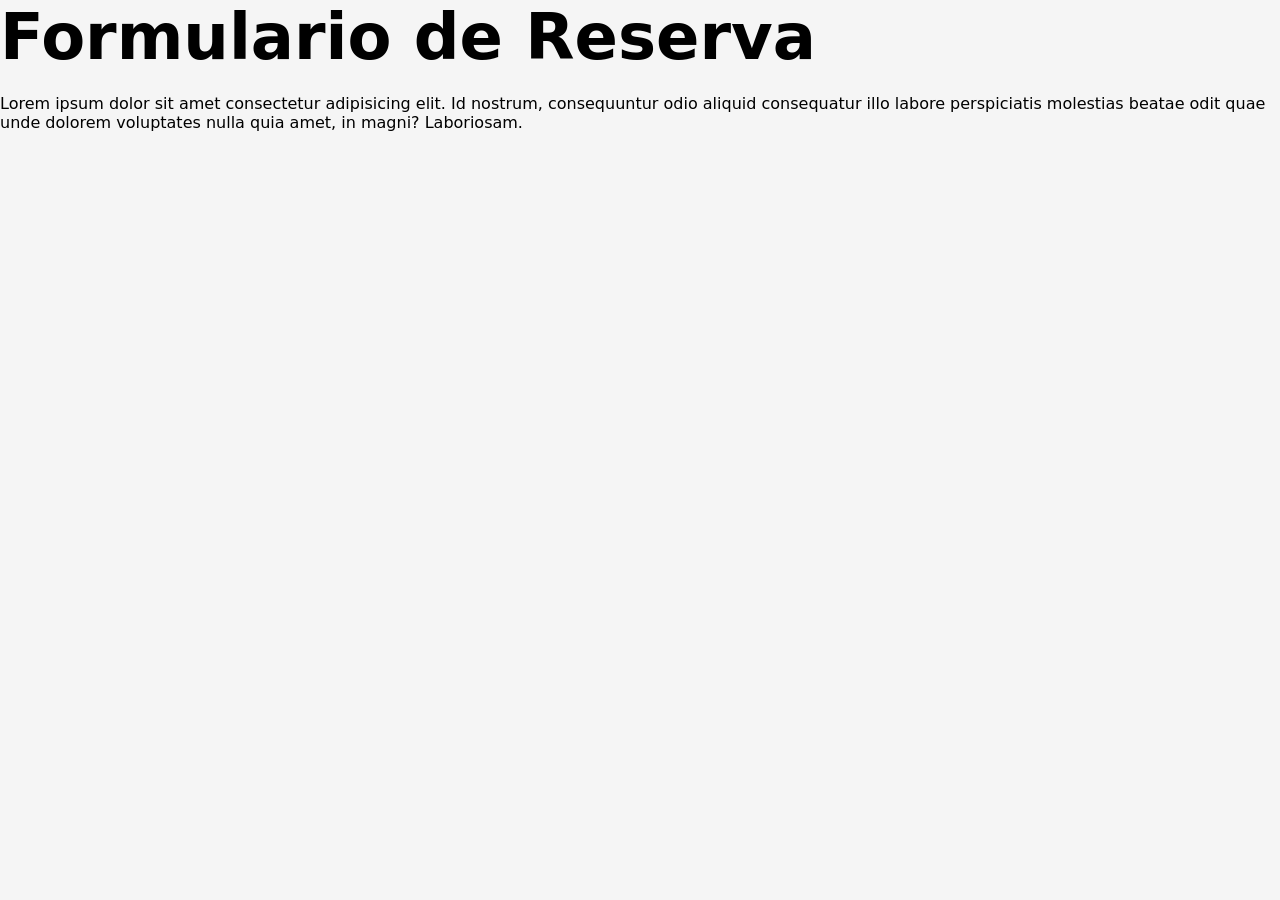
==== reserve.html @ 539818bf "creacion menu & header" ====
<!DOCTYPE html>
<html lang="en">
<head>
    <meta charset="UTF-8">
    <meta name="viewport" content="width=device-width, initial-scale=1.0">
    <link rel="stylesheet" href="./css/style.css">
    <title>formulario</title>
</head>
<body>
   <h1>Formulario de Reserva</h1>
    <p>Lorem ipsum dolor sit amet consectetur adipisicing elit. Id nostrum, consequuntur odio aliquid consequatur illo labore perspiciatis molestias beatae odit quae unde dolorem voluptates nulla quia amet, in magni? Laboriosam.</p>
</body>
</html>
---- css/style.css ----
:root{
    --primary-color-button: #1E90FF;
    --secundary-color-button: #1474d4;
    --hero-button-color: #bcdeff;
    --hero-button-transparent-color: #f3f3f321;
    --color-background: #F5F5F5;
    --color-text: #fff;
}

*{
    margin: 0;
    padding: 0;
    box-sizing: border-box;
}

body{
    background-color: whitesmoke;
}

.logo {
    margin: 20px 0 20px 5%;
    display: flex;         /* Pone el icono al lado del texto */
    align-items: center;   
    gap: 10px;             /* Espacio entre el icono y el texto */
}

.logo img {
    width: 40px;           /* Tamaño del icono */
    height: auto;
}

.logo-texto {
    display: flex;
    flex-direction: column; /* Pone el eslogan debajo del nombre */
}

.logo-texto b {
    font-size: 1.2rem;     /* Ajusta el tamaño del nombre */
    line-height: 1;
}

.logo-texto p {
    font-size: 0.8rem;     /* El eslogan más pequeño */
    margin: 0;
}

nav {
    position: sticky;
    padding: 0 10%;
    top: 0;
    z-index: 1000; 
    display: flex; 
    align-items: center;
    justify-content: space-between;
    box-shadow: 10px 10px 20px rgba(0, 0, 0, 0.1);
}

ul {
    list-style: none;
    display: flex;
    gap: 20px;
}

a{
    text-decoration: none;
    color: gray;
    font-weight: bold;
}

a, b, p, h1, .logo-texto,.hero-content{
    font-family: system-ui, -apple-system, BlinkMacSystemFont, 'Segoe UI', Roboto, Oxygen, Ubuntu, Cantarell, 'Open Sans', 'Helvetica Neue', sans-serif;
}

a:hover{
    color:#1E90FF
}

.boton-reserve{
    display: flex;
    justify-content: flex-start;
    padding-right: 30px ;
}

button{
    background-color: var(--primary-color-button);
    color: white;
    border: none;
    padding: 10px 20px;
    border-radius: 10px;
    cursor: pointer;
    font-weight: bold;
    -webkit-border-radius: 10px;
    -moz-border-radius: 10px;
    -ms-border-radius: 10px;
    -o-border-radius: 10px;
}
button:hover{
    background-color: var(--secundary-color-button);
}



.hero{
    background-image:
    linear-gradient(rgba(26, 103, 218, 0.671), rgba(7, 83, 165, 0.884)), url("../assets/img/el-historico-p1800-s-con-mas-de-5-millones-de-kilometros-foto-volvo-KXBTYOFQCZH6FHV2QDAOSNLQKI.avif");
    background-size: cover;
    height: 80vh;
    width: 100%;
    display: flex;
    align-items: center;       /* Mantiene el texto centrado verticalmente */
    justify-content: flex-start; /* Lleva el contenido a la izquierda */
}

.hero-content {
    text-align: left;          /* Alinea el texto a la izquierda */
    padding-left: 10%;         /* Agrega un margen para que no toque el borde de la pantalla */
    display: flex;
    flex-direction: column;
    align-items: flex-start;   /* Alinea el título, p y botones a la izquierda */
    color: var(--color-text);
} 

h1{
    font-size: 4rem;
    margin-bottom: 20px;
}

.hero-content p {
    max-width: 600px;  
    font-size: 1.2rem; 
    line-height: 1.5;   
    margin-bottom: 30px;  
}

.hero-button {
    display: flex;        
    gap: 20px;            
    margin-top: 25px;
}

.hero-button button {
    padding: 15px 30px;  
    font-size: 1rem;
    background-color: var(--color-background);
    color: var(--primary-color-button);     
}

.hero-button button:hover {
    background-color: var(--primary-color-button);
    color: var(--color-text);
}

#button-transparent{
    background-color: transparent;
    border: 2px solid var(--color-background);
    color: var(--color-text);
}

#button-transparent:hover{
    background-color: var(--hero-button-transparent-color);
}
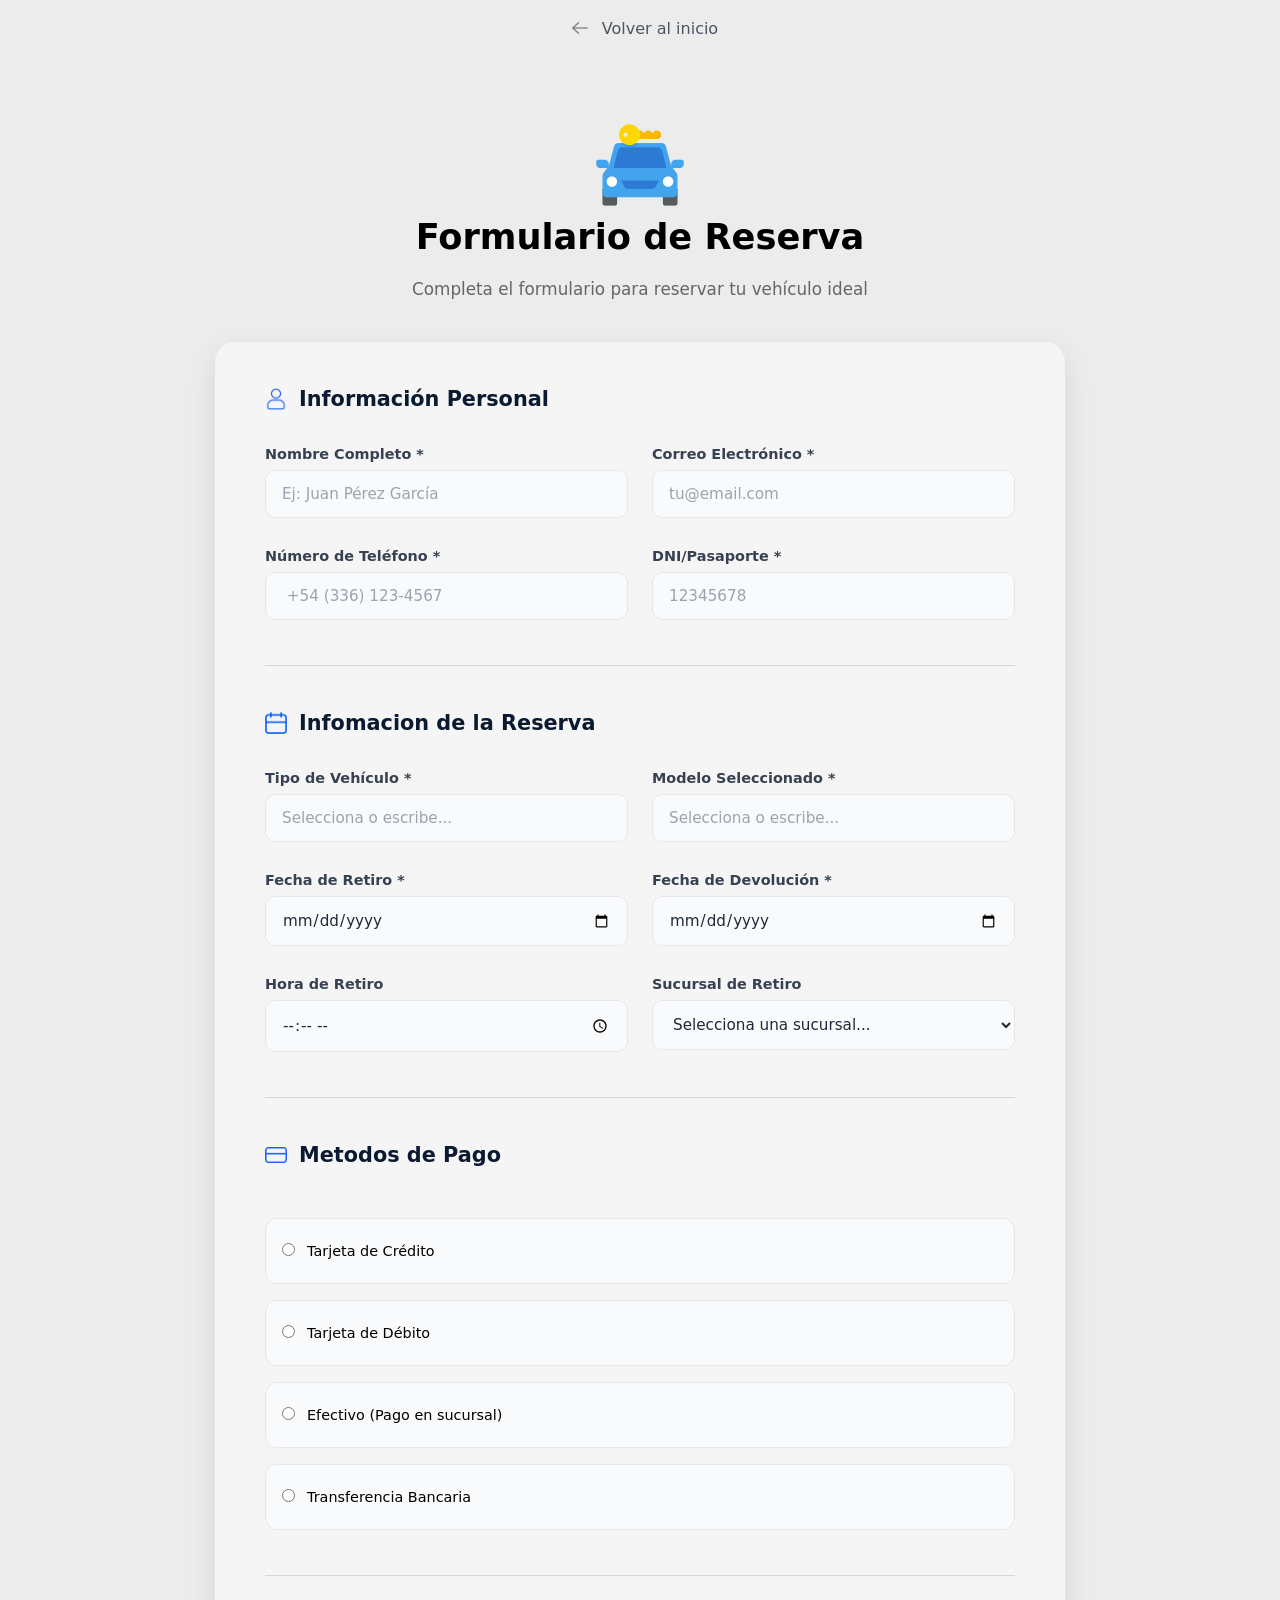
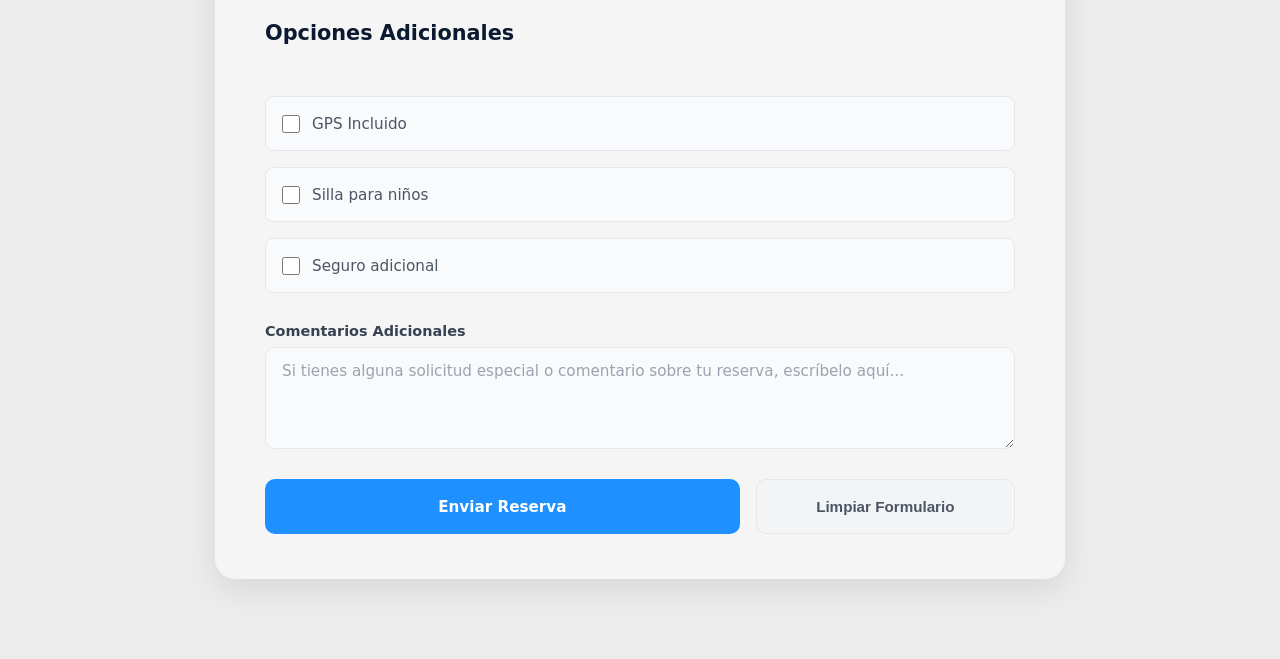
==== commit cfb4b1d8: "Finished Form & Styles Responsives" ====
--- a/reserve.html
+++ b/reserve.html
@@ -1,13 +1,195 @@
 <!DOCTYPE html>
 <html lang="en">
+
 <head>
     <meta charset="UTF-8">
     <meta name="viewport" content="width=device-width, initial-scale=1.0">
+    <link rel="icon" href="./assets/icons/icons8-alquiler-de-coches-100.png" type="image" />
     <link rel="stylesheet" href="./css/style.css">
-    <title>formulario</title>
+    <title>Formulario RentaCar</title>
 </head>
+
 <body>
-   <h1>Formulario de Reserva</h1>
-    <p>Lorem ipsum dolor sit amet consectetur adipisicing elit. Id nostrum, consequuntur odio aliquid consequatur illo labore perspiciatis molestias beatae odit quae unde dolorem voluptates nulla quia amet, in magni? Laboriosam.</p>
+
+    <!--* Boton de regreso al inicio -->
+    <div class="container-exit-button">
+        <a href="./index.html">
+            <button class="exit-button">
+                <img src="./assets/icons/icon-arrow-left.png" alt="Flecha izquierda gris">
+                <span>Volver al inicio</span>
+            </button>
+        </a>
+    </div>
+
+    <div class="form-tittle">
+        <img src="./assets/icons/icons8-alquiler-de-coches-100.png" alt="Icono de un auto azul">
+        <h1>Formulario de Reserva</h1>
+        <p>Completa el formulario para reservar tu vehículo ideal</p>
+    </div>
+
+    <form method="POST" action="procesar-reserva" class="booking-form">
+
+        <!--* Seccion de información personal -->
+
+        <div class="form-section-header">
+            <img src="./assets/icons/icon-user.png" alt="Icono de un usuario azul">
+            <h2>Información Personal</h2>
+        </div>
+
+        <div class="form-row">
+            <div class="form-group">
+                <label for="name">Nombre Completo *</label>
+                <input type="text" id="name" name="name" placeholder="Ej: Juan Pérez García" required>
+            </div>
+            <div class="form-group">
+                <label for="email">Correo Electrónico *</label>
+                <input type="email" id="email" name="email" placeholder="tu@email.com" required>
+            </div>
+        </div>
+
+        <div class="form-row">
+            <div class="form-group">
+                <label for="phone">Número de Teléfono *</label>
+                <input type="tel" id="phone" name="phone" placeholder=" +54 (336) 123-4567" required>
+            </div>
+            <div class="form-group">
+                <label for="license">DNI/Pasaporte *</label>
+                <input type="text" id="license" name="license" placeholder="12345678" required>
+            </div>
+        </div>
+
+        <hr>
+
+        <!--* Sección de detalles de reserva -->
+
+        <div class="form-section-header">
+            <img src="./assets/icons/icon-calendar.png" alt="Icono de un usuario azul">
+            <h2>Infomacion de la Reserva</h2>
+        </div>
+        <div class="form-row">
+            <div class="form-group">
+                <label for="vehicle">Tipo de Vehículo *</label>
+                <input type="text" id="vehicle" name="vehicle_type" list="vehicle-list"
+                    placeholder="Selecciona o escribe..." required>
+                <!--* Se utiliza un input con datalist para permitir selección o entrada manual -->
+                <datalist id="vehicle-list">
+                    <option value="SUV Familiar"></option>
+                    <option value="Superdeportivo"></option>
+                    <option value="Ejecutivo"></option>
+                </datalist>
+            </div>
+            <div class="form-group">
+                <label for="car-model">Modelo Seleccionado *</label>
+                <input type="text" id="car-model" name="car_model" list="car-list" placeholder="Selecciona o escribe..."
+                    required>
+
+                <datalist id="car-list">
+                    <option value="Lamborgini Huracán"></option>
+                    <option value="BMW Series 5"></option>
+                    <option value="Ferrari Purosangre"></option>
+                    <option value="Suzuki S-Cross"></option>
+                </datalist>
+            </div>
+        </div>
+
+        <div class="form-row">
+            <div class="form-group">
+                <label for="reteriment-date">Fecha de Retiro *</label>
+                <input type="date" id="reteriment-date" name="retirement_date" required>
+            </div>
+            <div class="form-group">
+                <label for="return-date">Fecha de Devolución *</label>
+                <input type="date" id="return-date" name="return_date" required>
+            </div>
+        </div>
+
+        <div class="form-row">
+            <div class="form-group">
+                <label for="reteriment-time">Hora de Retiro</label>
+                <input type="time" id="reteriment-time" name="retirement_time" placeholder=" --:-- " required>
+            </div>
+            <div class="form-group">
+                <label for="pickup-location">Sucursal de Retiro</label>
+                <select id="pickup-location" name="pickup_location" required>
+                    <option value="" disabled selected>Selecciona una sucursal...</option>
+                    <option value="Sucursal Centro">Sucursal Centro</option>
+                    <option value="Sucursal Norte">Sucursal Norte</option>
+                    <option value="Sucursal Sur">Sucursal Sur</option>
+                </select>
+            </div>
+        </div>
+
+        <hr>
+
+        <!--* Sección de Metodos de Pago -->
+
+        <div class="form-section-header">
+            <img src="./assets/icons/icon-wallet.png" alt="Icono de una tarjeta azul">
+            <h2>Metodos de Pago</h2>
+        </div>
+
+        <!--* Se utiliza un grupo de radio buttons para seleccionar el método de pago -->
+
+        <div class="radio-group">
+            <label class="radio-label">
+                <input type="radio" name="payment_method" value="credit_card" required>
+                <span>Tarjeta de Crédito</span>
+            </label>
+            <label class="radio-label">
+                <input type="radio" name="payment_method" value="debit_card" required>
+                <span>Tarjeta de Débito</span>
+            </label>
+            <label class="radio-label">
+                <input type="radio" name="payment_method" value="efective" required>
+                <span>Efectivo (Pago en sucursal)</span>
+            </label>
+            <label class="radio-label">
+                <input type="radio" name="payment_method" value="bank-transference" required>
+                <span>Transferencia Bancaria</span>
+            </label>
+        </div>
+
+        <hr>
+
+        <!--* Opciones adicionales -->
+
+        <div class="form-section-header">
+            <h2>Opciones Adicionales</h2>
+        </div>
+        <div class="check-group">
+            <label class="check-label">
+                <input type="checkbox" name="additional_options" value="gps">
+                <span>GPS Incluido</span>
+            </label>
+            <label class="check-label">
+                <input type="checkbox" name="additional_options" value="child-seat">
+                <span>Silla para niños</span>
+            </label>
+            <label class="check-label">
+                <input type="checkbox" name="additional_options" value="insurance">
+                <span>Seguro adicional</span>
+            </label>
+        </div>
+
+        <!--* Comentarios adicionales -->
+
+        <div class="form-group">
+            <label for="comments">Comentarios Adicionales</label>
+            <textarea id="comments" name="comments" rows="4"
+                placeholder="Si tienes alguna solicitud especial o comentario sobre tu reserva, escríbelo aquí..."></textarea>
+        </div>
+
+        <!--* Boton de envio y limpieza del formulario -->
+
+        <div class="container-submit-button">
+            <button type="submit" class="submit-button">
+                <span>Enviar Reserva</span>
+            </button>
+            <button type="reset" class="reset-button">
+                Limpiar Formulario
+            </button>
+        </div>
+    </form>
 </body>
+
 </html>
--- a/css/style.css
+++ b/css/style.css
@@ -1,10 +1,11 @@
 :root{
-    --primary-color-button: #1E90FF;
-    --secundary-color-button: #1474d4;
-    --hero-button-color: #bcdeff;
-    --hero-button-transparent-color: #f3f3f321;
-    --color-background: #F5F5F5;
-    --color-text: #fff;
+    --primary-color-button: #1E90FF;  /** Color principal botones*/
+    --hero-button-color: #bcdeff; /** Color de fondo del botón principal en la sección hero */
+    --hero-button-transparent-color: #f3f3f321; /** Color de fondo del botón transparente en la sección hero */
+    --color-background: #F5F5F5;  /** Color de fondo general */
+    --color-text: #fff; /** Color de texto general en la seccion del Hero*/
+
+    /** Color de todos los iconos: #175bfc  **/
 }
 
 *{
@@ -13,47 +14,63 @@
     box-sizing: border-box;
 }
 
+html {
+    scroll-behavior: smooth;
+}
+
 body{
-    background-color: whitesmoke;
+    background-color: rgb(236, 236, 236);
 }
 
 .logo {
     margin: 20px 0 20px 5%;
-    display: flex;         /* Pone el icono al lado del texto */
+    display: flex;         
     align-items: center;   
-    gap: 10px;             /* Espacio entre el icono y el texto */
+    gap: 10px;            
 }
 
 .logo img {
-    width: 40px;           /* Tamaño del icono */
+    width: 40px;          
     height: auto;
 }
 
-.logo-texto {
-    display: flex;
-    flex-direction: column; /* Pone el eslogan debajo del nombre */
-}
-
-.logo-texto b {
-    font-size: 1.2rem;     /* Ajusta el tamaño del nombre */
+.logo-text {
+    display: flex;
+    flex-direction: column; 
+}
+
+.logo-text b {
+    font-size: 1.2rem;     
     line-height: 1;
 }
 
-.logo-texto p {
-    font-size: 0.8rem;     /* El eslogan más pequeño */
+.logo-text p {
+    font-size: 0.8rem;     
     margin: 0;
 }
-
-nav {
+header{
     position: sticky;
-    padding: 0 10%;
     top: 0;
     z-index: 1000; 
+    background-color: var(--color-background);
+}
+
+nav {
+    padding: 0 10%;
     display: flex; 
     align-items: center;
     justify-content: space-between;
     box-shadow: 10px 10px 20px rgba(0, 0, 0, 0.1);
 }
+
+.menu-checkbox, .hamburger-label {
+    display: none;
+}
+
+.nav-reserve-btn {
+    display: none;
+}
+
 
 ul {
     list-style: none;
@@ -67,7 +84,7 @@
     font-weight: bold;
 }
 
-a, b, p, h1, .logo-texto,.hero-content{
+a, b, p, h1, h2, h3, h4, span,.logo-text,.hero-content{
     font-family: system-ui, -apple-system, BlinkMacSystemFont, 'Segoe UI', Roboto, Oxygen, Ubuntu, Cantarell, 'Open Sans', 'Helvetica Neue', sans-serif;
 }
 
@@ -95,10 +112,8 @@
     -o-border-radius: 10px;
 }
 button:hover{
-    background-color: var(--secundary-color-button);
-}
-
-
+    background-color: #1474d4;
+}
 
 .hero{
     background-image:
@@ -107,16 +122,16 @@
     height: 80vh;
     width: 100%;
     display: flex;
-    align-items: center;       /* Mantiene el texto centrado verticalmente */
-    justify-content: flex-start; /* Lleva el contenido a la izquierda */
+    align-items: center;       
+    justify-content: flex-start; 
 }
 
 .hero-content {
-    text-align: left;          /* Alinea el texto a la izquierda */
-    padding-left: 10%;         /* Agrega un margen para que no toque el borde de la pantalla */
-    display: flex;
-    flex-direction: column;
-    align-items: flex-start;   /* Alinea el título, p y botones a la izquierda */
+    text-align: left;          
+    padding-left: 10%;         
+    display: flex;
+    flex-direction: column;
+    align-items: flex-start;   
     color: var(--color-text);
 } 
 
@@ -130,16 +145,18 @@
     font-size: 1.2rem; 
     line-height: 1.5;   
     margin-bottom: 30px;  
+    font-weight: lighter;
 }
 
 .hero-button {
     display: flex;        
     gap: 20px;            
     margin-top: 25px;
+
 }
 
 .hero-button button {
-    padding: 15px 30px;  
+    height: 60px;
     font-size: 1rem;
     background-color: var(--color-background);
     color: var(--primary-color-button);     
@@ -160,4 +177,913 @@
     background-color: var(--hero-button-transparent-color);
 }
 
-
+.serveces{
+    background-color: var(--color-background);
+    display: flex;
+    flex-direction: column;
+    gap: 10px;
+}
+
+.service-tittle{
+    margin-top: 100px;
+    text-align: center;
+    padding: 50px 0;
+    font-size: 1.3rem;
+}
+
+.service-tittle p {
+    max-width: 600px;
+    margin: 20px auto 0; 
+    font-size: 1.2rem;
+    font-weight: lighter;
+}
+
+.container-serveces {
+    display: flex;         
+    flex-wrap: wrap;      
+    justify-content: center; 
+    gap: 20px;        
+    padding: 20px;
+}
+.card {
+    background-color: var(--color-background);
+    border-radius: 15px;
+    padding: 25px;
+    display: flex;
+    flex-direction: column;
+    gap: 15px;
+    box-shadow: 0 4px 12px rgba(0,0,0,0.1);
+    max-width: 350px;
+    text-align: left;
+    transition: all 0.3s ease;
+    -webkit-transition: all 0.3s ease;
+    -moz-transition: all 0.3s ease;
+    -ms-transition: all 0.3s ease;
+    -o-transition: all 0.3s ease;
+    margin-bottom: 100px;
+
+}
+
+.card img {
+    width: 50px;
+    height: 50px;
+    background-color: #d7e6ff; /** Fondo azul detras del icono*/
+    padding: 10px;
+    border-radius: 10px;
+}
+
+.card:hover  {
+    box-shadow: 0 6px 16px rgba(0,0,0,0.2);
+    cursor: pointer;
+    transform: translateY(-5px);
+    -webkit-transform: translateY(-5px);
+    -moz-transform: translateY(-5px);
+    -ms-transform: translateY(-5px);
+    -o-transform: translateY(-5px);
+}
+
+.cars{
+    background-color: var(--color-background);
+    display: flex;
+    flex-direction: column;
+    gap: 10px;
+
+}
+
+.cars-tittle{
+    margin-top: 100px;
+    text-align: center;
+    padding: 50px 0;
+    font-size: 1.3rem;
+
+}
+
+article h4 {
+    color:#0875e2;
+}
+
+.cars-tittle p {
+    max-width: 600px;
+    margin: 20px auto 0; 
+    font-size: 1.2rem;
+    font-weight: lighter;
+}
+
+.container-cars {
+    display: flex;         
+    flex-wrap: wrap;      
+    justify-content: center; 
+    gap: 20px;        
+    padding: 20px;
+}
+
+.cars-photo{
+    width: 100%;
+    height: 200px;
+    border-radius: 10px;
+    object-fit: cover;
+    -webkit-border-radius: 10px;
+    -moz-border-radius: 10px;
+    -ms-border-radius: 10px;
+    -o-border-radius: 10px;
+}
+
+.image-wrapper {
+    position: relative;
+    width: 100%;
+}
+
+.price-tag {
+    position: absolute; /** Superpone el elemento en una capa superior */
+    top: 8px;
+    right: 8px;
+    background-color: var(--color-background);
+    color: black;   
+    font-weight: lighter; 
+    padding: 5px 15px;
+    border-radius: 20px;
+    box-shadow: 0 2px 5px rgba(0,0,0,0.2);
+    z-index: 10;  /* Tag encima de la foto */
+}
+
+.cars-card {
+    background-color: var(--color-background);
+    border-radius: 15px;
+    padding: 25px;
+    margin-bottom: 100px;
+    display: flex;
+    flex-direction: column;
+    gap: 15px;
+    font-weight: lighter;
+    box-shadow: 0 4px 12px rgba(0,0,0,0.1);
+    max-width: 350px;
+    text-align: left;
+    transition: all 0.3s ease;
+    -webkit-transition: all 0.3s ease;
+    -moz-transition: all 0.3s ease;
+    -ms-transition: all 0.3s ease;
+    -o-transition: all 0.3s ease;
+}
+article button{
+    width: 100%;
+    padding: 10px 20px;
+    align-self: center;
+
+}
+
+.cars-card:hover  {
+    box-shadow: 0 6px 16px rgba(0,0,0,0.2);
+    cursor: pointer;
+}   
+
+.section-us {
+    display: flex;
+    flex-direction: row;
+    justify-content: space-between;
+    align-items: center;
+    padding: 80px 10%;
+    gap: 60px;
+}
+
+.us-tittle {
+    flex: 1;
+    max-width: 550px;
+    gap: 20px;
+}
+
+.us-tittle h2 {
+    font-size: 2.5rem;
+    margin-bottom: 20px;
+}
+
+.us-tittle p {
+    font-size: 1.2rem;
+    line-height: 1.5;
+    color: #666;
+    margin-bottom: 25px;
+}
+
+.icon-bg {
+    background-color: #175bfc;
+    width: 30px;
+    height: 30px;
+    border-radius: 50%; /**Lo hago circular */
+    display: flex;
+    justify-content: center;
+    align-items: center;
+    padding: 8px;/** Controlo que tan grande se ve el icono adentro del círculo */
+}
+
+.icon-bg img {
+    width: 100%;
+    height: auto;
+    object-fit: contain;
+}
+
+.us-list {
+    display: flex;
+    flex-direction: column;
+    gap: 15px;
+    margin-top: 30px;
+    padding: 0;
+    list-style: none;
+}
+
+.us-list li {
+    display: flex;
+    align-items: flex-start;
+    gap: 15px;
+    margin-bottom: 25px;
+}
+
+.list-text {
+    display: flex;
+    flex-direction: column;
+    gap: 5px;
+}
+
+.list-text span {
+    font-size: 1.1rem;
+    color: #000;
+}
+
+.list-text p {
+    font-size: 0.95rem;
+    color: #666;
+    margin: 0;
+}
+
+
+.container-grid-cards {
+    flex: 1;
+    display: grid;
+    grid-template-columns: repeat(2, 1fr); /** Creo el cuadrado 2x2*/
+    gap: 25px;
+}
+
+.grid-card {
+    background-color: #fff;
+    padding: 30px;
+    border-radius: 20px;
+    text-align: center;
+    box-shadow: 0 2px 5px rgba(0, 0, 0, 0.3);
+    display: flex;
+    flex-direction: column;
+    align-items: center;
+    gap: 12px;
+    border: 1px solid #f0f0f0;
+}
+
+.card-icon {
+    width: 50px;
+    height: 50px;
+    object-fit: contain; /** El icono mantiene su proporción sin distorsionarse */
+    margin-bottom: 5px;
+}
+
+.card-number {
+    font-size: 2rem;
+    font-weight: bold;
+    color: #000;
+}
+
+.card-text {
+    font-size: 1rem;
+    color: #666;
+}
+
+footer {
+    background-color: #0a1128;
+    color: #ffffff;
+    padding: 60px 10% 20px;
+    font-family: sans-serif;
+}
+
+.footer-container {
+    display: flex;
+    justify-content: space-between; 
+    gap: 40px;
+    flex-wrap: wrap;
+    border-bottom: 1px solid rgba(255, 255, 255, 0.1);
+    padding-bottom: 40px;
+}
+
+.footer-column {
+    flex: 1;
+    min-width: 200px;
+}
+
+.footer-column h3 {
+    font-size: 1.2rem;
+    margin-bottom: 25px;
+    color: #ffffff;
+}
+
+.footer-logo {
+    display: flex;
+    align-items: center;
+    gap: 15px;
+    margin-bottom: 20px;
+}
+
+.logo-icon-bg {
+    background-color: #175bfc;
+    width: 40px;
+    height: 40px;
+    border-radius: 8px;
+    display: flex;
+    justify-content: center;
+    align-items: center;
+    padding: 8px;
+}
+
+.logo-icon-bg img {
+    width: 100%;
+    object-fit: contain;
+}
+
+.social-icons {
+    display: flex;
+    gap: 15px;
+    margin-top: 20px;
+}
+
+.social-icons a img {
+    width: 30px;
+    height: 30px;
+    transition: transform 0.3s ease;
+}
+
+.social-icons a:hover img {
+    transform: translateY(-5px);
+}
+
+.footer-column ul {
+    display: flex;
+    flex-direction: column;
+    gap: 12px;
+    list-style: none;
+    padding: 0;
+    margin: 0;
+}
+
+.footer-column ul li {
+    text-decoration: none;
+    color: #ccc;
+    transition: color 0.3s ease;
+}
+
+.footer-column a {
+    color: #ccc;
+    text-decoration: none;
+    transition: color 0.3s ease;
+}
+
+.footer-column a:hover {
+    color: #175bfc;
+}
+
+.footer-column p {
+    display: flex;
+    align-items: center;
+    gap: 10px;
+    margin-bottom: 15px;
+    color: #ccc;
+    line-height: 1.5;
+}
+
+.footer-column p img {
+    width: 18px;
+}
+
+.footer-bottom {
+    text-align: center;
+    padding-top: 20px;
+    font-size: 0.9rem;
+    color: #666;
+}
+
+.schedule-item {
+    display: flex;
+    flex-direction: column;
+    margin-bottom: 20px; 
+}
+
+.days {
+    font-weight: bold;
+    color: #ffffff;
+    margin-bottom: 5px;
+}
+
+.hours {
+    color: #ccc;
+    font-size: 0.95rem;
+    margin-left: 0;
+}
+
+/** Estilos para el formulario **/
+
+.container-exit-button{
+    display: flex;
+    justify-content: center;
+    align-items: center;
+}
+
+.exit-button {
+    display: flex;
+    align-items: center;
+    gap: 4px;
+    background: none;
+    border: none;
+    cursor: pointer;
+    font-size: 1rem;
+    font-weight: 500;
+    color: #4b5563;
+    padding: 10px 0;
+    transition: var(--color-text) 0.3 ease;
+}
+
+.exit-button img {
+    padding: 10px;
+    border-radius: 50%;
+    width: 36px;
+    height: 36px;
+    object-fit: contain; /** El icono mantiene su proporción sin distorsionarse */
+}
+
+.exit-button:hover {
+    background: none;
+    color: #727272;
+}
+
+.form-tittle {
+    text-align: center;
+    margin: 60px 0 40px;
+    display: flex;
+    flex-direction: column;
+    align-items: center;
+}
+
+.form-tittle img {
+    width: 100px;
+    height: 100px;
+    object-fit: contain;
+}
+
+.form-tittle h1 {
+    font-size: 2.2rem;
+    font-weight: 700;
+}
+
+.form-tittle p {
+    font-size: 1.05rem;
+    color: #666;
+    max-width: 500px;
+    line-height: 1.5;
+}
+
+.booking-form {
+    background-color: var(--color-background);
+    border-radius: 20px;
+    padding: 45px 50px;
+    max-width: 850px;
+    margin: 0 auto 80px;
+    box-shadow: 0 10px 30px rgba(0, 0, 0, 0.09);
+    display: flex;
+    flex-direction: column;
+    gap: 30px;
+}
+
+.form-section-header {
+    display: flex;
+    align-items: center;
+    gap: 12px;
+    color: #0b1a30;
+    margin-bottom: 5px;
+}
+
+.form-section-header img {
+    width: 22px;
+    height: 22px;
+    object-fit: contain;
+}
+
+.form-section-header h2 {
+    font-size: 1.3rem;
+    font-weight: 600;
+}
+
+.booking-form hr {
+    border: none;
+    border-top: 1px solid #d8d7d7;
+    margin: 15px 0 ;
+}
+
+.form-row {
+    display: flex;
+    gap: 24px;
+    width: 100%;
+}
+
+.form-group {
+    flex: 1; /** Obliga a que ambos campos midan exactamente lo mismo */
+    display: flex;
+    flex-direction: column;
+    gap: 8px;
+}
+
+.radio-group {
+    display: flex;
+    flex-direction: column;
+    gap: 16px;
+    width: 100%;
+    margin-top: 16px;
+}
+
+.radio-label {
+    flex: 1;
+    display: flex;
+    flex-direction: flex-start;
+    align-items: start;
+    justify-content: start;
+    gap: 12px;
+    padding: 24px 16px;
+    background-color: #f9fafb;
+    border: 1px solid #e5e7eb;
+    border-radius: 12px;
+    cursor: pointer;
+    transition: all 0.25s ease;
+}
+
+.radio-label span {
+    font-size: 0.9rem;
+    font-weight: 500;
+    text-align: center;
+}
+
+.radio-label:hover{
+    background-color: #eff6ff;
+    border-color: #175bfc;
+}
+
+.check-group {
+    display: flex;
+    flex-direction: column;
+    gap: 16px;
+    width: 100%;
+    margin-top: 16px;
+}
+
+.check-group label {
+    background-color: #f9fafb;
+    border: 1px solid #e5e7eb;
+    height: 55px;
+    border-radius: 8px;
+    padding: 0 16px;
+    cursor: pointer;
+    transition: all 0.25s ease;
+    display: flex;
+    align-items: center;
+    gap: 12px;
+}
+
+.check-group label:hover {
+    background-color: #eff6ff;
+    border-color: #175bfc;
+}
+
+.check-group input[type="checkbox"] {
+    width: 18px;
+    height: 18px;
+    cursor: pointer;
+    accent-color: #175bfc;
+}
+
+.check-group span {
+    font-size: 0.95rem;
+    font-weight: 500;
+    color: #4b5563;
+}
+
+.form-group label {
+    font-size: 0.9rem;
+    font-weight: 600;
+    color: #374151;
+    font-family: system-ui, -apple-system, BlinkMacSystemFont, 'Segoe UI', Roboto, Oxygen, Ubuntu, Cantarell, 'Open Sans', 'Helvetica Neue', sans-serif;
+}
+
+.form-group input, 
+.form-group select,
+.form-group textarea {
+    width: 100%;
+    padding: 14px 16px;
+    font-size: 0.95rem;
+    background-color: #f9fafb;
+    border: 1px solid #e5e7eb;
+    border-radius: 10px;
+    color: #1f2937;
+    outline: none;
+    font-family: system-ui, -apple-system, BlinkMacSystemFont, 'Segoe UI', Roboto, Oxygen, Ubuntu, Cantarell, 'Open Sans', 'Helvetica Neue', sans-serif;
+    transition: all 0.3 ease;
+}
+
+.form-group input::placeholder,
+.form-group textarea::placeholder {
+    color: #9ca3af;
+}
+
+.form-group input:focus, 
+.form-group select:focus,
+.form-group textarea:focus {
+    background-color: #ffffff;
+    border-color: #175bfc;
+    box-shadow:0 0 0 4px rgba(23, 91, 252, 0.08); 
+}
+
+.container-submit-button {
+    display: flex;
+    flex-direction: row;
+    gap: 16px;
+    width: 100%;
+    height: 55px;
+}
+
+.submit-button {
+    flex: 2;
+    font-size: 0.95rem;
+    font-weight: 600;
+    border-radius: 10px;
+    cursor: pointer;
+    border: none;
+    background-color: var(--primary-color-button);
+    color: white;
+    display: flex;
+    align-items: center;
+    justify-content: center;
+    gap: 10px;
+}
+
+.submit-button img {
+    width: 34px;
+    height: 34px;
+    object-fit: contain;
+}
+
+.reset-button {
+    flex: 1;
+    font-size: 0.95rem;
+    font-weight: 600;
+    border-radius: 10px;
+    cursor: pointer;
+    border: 1px solid #e5e7eb;
+    background-color: #f3f4f6;
+    color: #4b5563;
+}
+
+.reset-button:hover{
+    background-color: #e2e2e2;
+}
+
+/** Media Queries para Tablets y Desktop **/
+@media (max-width: 1024px) {
+
+    nav {
+        padding: 15px 5%;
+        gap: 15px;
+        justify-content: space-between;
+    }
+
+    .hero {
+        height: 65vh; 
+    }
+
+    .hero-content h1 {
+        font-size: 2.2rem;
+        line-height: 1.2;
+    }
+
+    .section-us {
+        display: flex;
+        flex-direction: column;
+        margin-left: 0 !important;
+        padding: 40px 5%;
+        text-align: center;
+        gap: 40px;
+    }
+
+    .list-text {
+        align-items: flex-start;
+    }
+
+    .us-tittle {
+        max-width: 100%;
+        margin: 0 auto;
+        display: flex;
+        flex-direction: column;
+        align-items: center;
+    }
+
+    .container-grid-cards {
+        display: grid;
+        grid-template-columns: repeat(2, 1fr); 
+        gap: 20px;
+        width: 100%;
+        max-width: 500px;
+        margin: 0 auto;
+    }
+
+    .grid-card {
+        padding: 20px;
+        width: 100%;
+        height: auto; 
+    }
+
+    .footer-container {
+        display: grid;
+        grid-template-columns: repeat(2, 1fr); 
+        gap: 40px; 
+        text-align: left; 
+    }
+}
+
+/** Media Queries para Moviles */
+@media (max-width: 768px) {
+    
+    nav {
+        position: relative;
+        flex-direction: row;
+        justify-content: space-between;
+        align-items: center;
+        padding: 15px 5%;
+        width: 100%;
+    }
+
+    .hamburger-label {
+        display: flex;
+        align-items: center;
+        cursor: pointer;
+        z-index: 100;
+    }
+
+    .hamburger-icon {
+        width: 30px;
+        height: auto;
+    }
+
+    .button-reserve {
+        display: none;
+    }
+
+    .nav-links .nav-reserve-btn {
+        display: block;
+        background-color: #175bfc;
+        color: white !important;
+        padding: 12px 24px;
+        border-radius: 8px;
+        font-weight: 600;
+        text-align: center;
+        margin-top: 15px;
+        box-shadow: 0 4px 10px rgba(23, 91, 252, 0.2);
+        text-decoration: none;
+    }
+
+    .nav-links .nav-reserve-btn:active {
+        background-color: #0b46d1;
+    }
+
+    nav ul, .nav-links { 
+        display: none;
+        position: absolute;
+        top: 100%;
+        left: 0;
+        width: 100%;
+        background-color: #ffffff;
+        flex-direction: column;
+        align-items: center;
+        gap: 15px;
+        padding: 20px 0;
+        margin: 0;
+        box-shadow: 0 4px 12px rgba(0,0,0,0.1);
+    }
+
+    .menu-checkbox:checked ~ ul.nav-links {
+        display: flex;
+    }
+
+    .menu-checkbox {
+        display: none;
+    }
+
+    .button-reserve, nav button, nav .btn-reserve {
+        display: none;
+    }
+
+    .hero {
+        height: 60vh;
+    }
+
+    .hero-content {
+        padding-left: 5%;
+        text-align: center;
+    }
+
+    .section-us {
+        display: flex;
+        flex-direction: column;
+        text-align: center;
+        gap: 30px;
+    }
+
+    .us-tittle {
+        margin-bottom: 30px;
+        display: flex;
+        flex-direction: column;
+        align-items: center;
+        justify-content: center;
+    }
+
+    .ul-list {
+        display: flex;
+        flex-direction: column;
+        justify-content: center;
+        align-items: center;
+        gap: 15px;
+    }
+
+    .list-text {
+        display: flex;
+        flex-direction: column;
+        align-items: center; 
+        text-align: center;
+    }
+
+    .container-grid-cards {
+        display: grid;
+        grid-template-columns: 1fr; 
+        gap: 20px;
+        justify-items: center;
+        width: 100%;
+    }
+
+    .grid-card {
+        padding: 20px;
+        width: 100%;
+        max-width: 280px;
+        height: auto; 
+    }
+
+    .footer-container {
+        display: grid;
+        grid-template-columns: 1fr; 
+        gap: 35px;
+        text-align: center; 
+    }
+
+    .footer-column, .footer-container ul, 
+    .footer-container .us-list li, 
+    .footer-container .schedule-item {
+        display: flex;
+        flex-direction: column;
+        align-items: center;
+        justify-content: center;
+        padding: 0;
+    }
+}
+
+/** Media Quieries para el formulario*/
+@media (max-width: 480px) {
+    
+    .booking-form {
+        padding: 30px 16px;
+        gap: 20px;
+    }
+
+    .form-row {
+        flex-direction: column;
+        gap: 16px;
+    }
+
+    .container-submit-button {
+        flex-direction: column;
+        height: auto;
+        gap: 12px;
+    }
+
+    .submit-button, 
+    .reset-button {
+        flex: none;
+        width: 100%;
+        padding: 16px;
+        text-align: center;
+        justify-content: center;
+    }
+
+    .form-tittle h1 {
+        font-size: 1.8rem;
+    }
+    
+    .form-tittle p {
+        font-size: 0.95rem;
+        padding: 0 10px;
+    }
+}
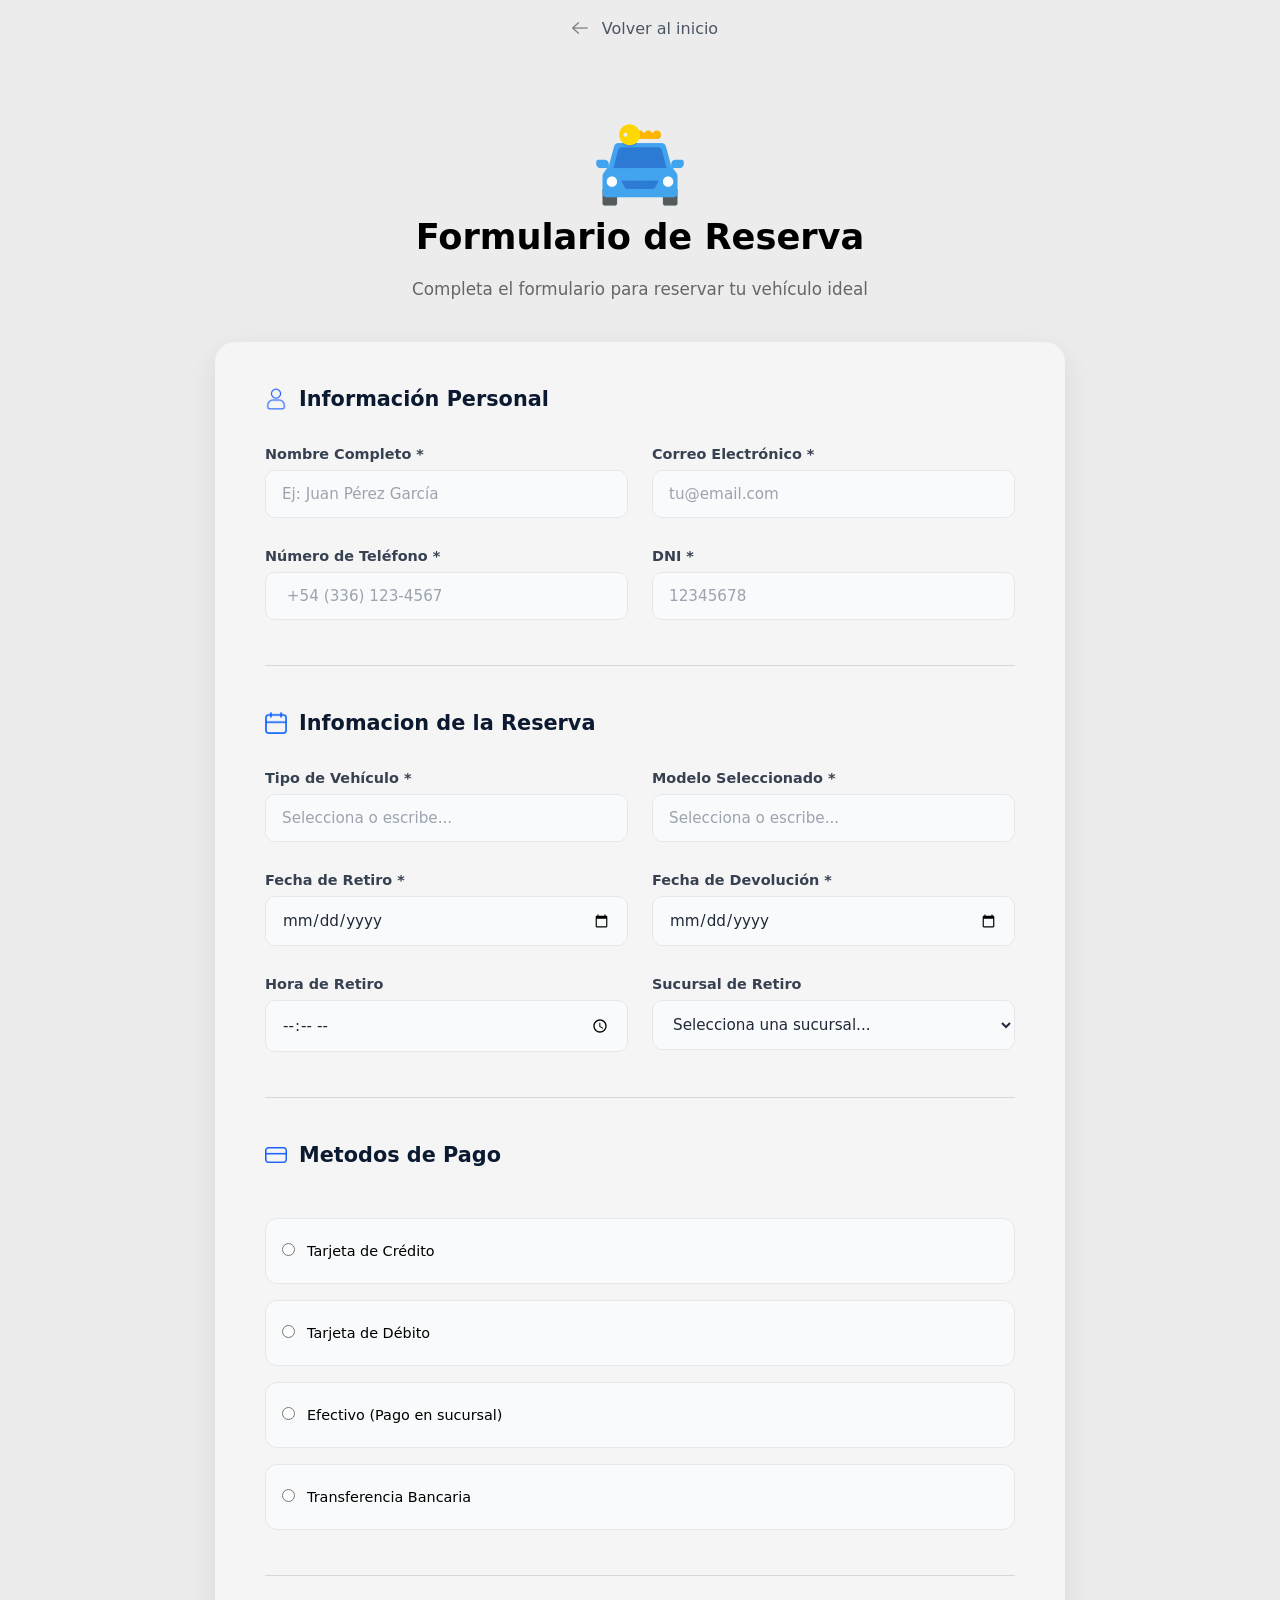
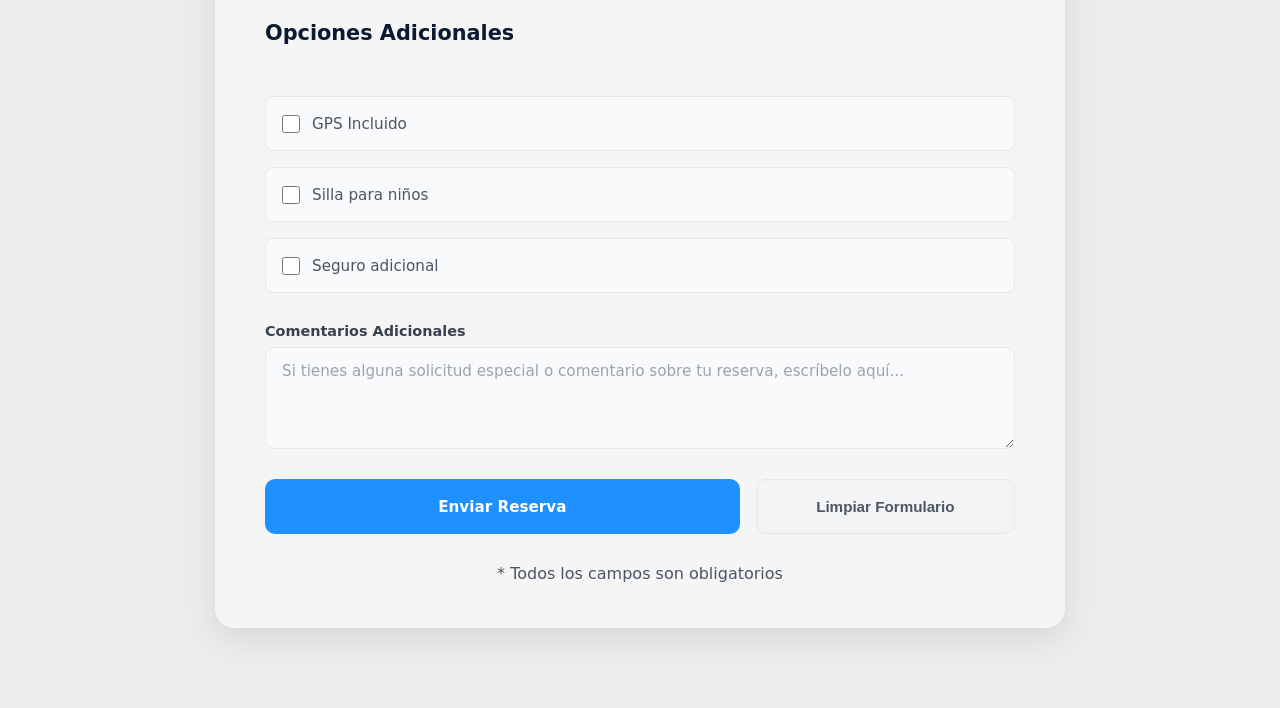
==== commit 2569137d: "Bugs Fixes Form" ====
--- a/reserve.html
+++ b/reserve.html
@@ -27,7 +27,7 @@
         <p>Completa el formulario para reservar tu vehículo ideal</p>
     </div>
 
-    <form method="POST" action="procesar-reserva" class="booking-form">
+    <form method="POST" action="reserve.html" class="booking-form">
 
         <!--* Seccion de información personal -->
 
@@ -53,8 +53,8 @@
                 <input type="tel" id="phone" name="phone" placeholder=" +54 (336) 123-4567" required>
             </div>
             <div class="form-group">
-                <label for="license">DNI/Pasaporte *</label>
-                <input type="text" id="license" name="license" placeholder="12345678" required>
+                <label for="license">DNI *</label>
+                <input type="number" id="license" name="license" placeholder="12345678" required>
             </div>
         </div>
 
@@ -189,6 +189,9 @@
                 Limpiar Formulario
             </button>
         </div>
+        <div class="form-p">
+            <p>* Todos los campos son obligatorios</p>
+        </div>
     </form>
 </body>
 
--- a/css/style.css
+++ b/css/style.css
@@ -844,6 +844,18 @@
     background-color: #e2e2e2;
 }
 
+.form-p div {
+    display: flex;
+    justify-content: center;
+    align-items: center;
+}
+
+.form-p {
+    text-align: center;
+    justify-items: center;
+    color: #4b5563;;
+}
+
 /** Media Queries para Tablets y Desktop **/
 @media (max-width: 1024px) {
 
@@ -987,6 +999,33 @@
         text-align: center;
     }
 
+    .hero-content h1 {
+        font-size: 1.6rem;
+        text-align: start;
+    }
+
+    .hero-content p {
+        font-size: 1.2rem;
+        text-align: start;
+    }
+
+    .container-serveces {
+        display: flex;
+        flex-wrap: wrap;
+        justify-content: center;
+        gap: 20px;
+        padding: 20px;
+    }
+
+    .card {
+        margin-bottom: 0; /** Quito los espacios vacios entre las cards de servicios */
+        gap: 15px; /** Le asigno un nuevo espaciado mas chico */
+    }
+
+    .cars-card {
+        margin-bottom: 0; /** Quito los espacios vacios entre las cards de vehiculos */
+    }
+
     .section-us {
         display: flex;
         flex-direction: column;
@@ -1002,19 +1041,23 @@
         justify-content: center;
     }
 
+    .us-tittle p {
+        text-align: start;
+    }
+
     .ul-list {
         display: flex;
         flex-direction: column;
         justify-content: center;
         align-items: center;
-        gap: 15px;
+        gap: 10px;
     }
 
     .list-text {
         display: flex;
         flex-direction: column;
-        align-items: center; 
-        text-align: center;
+        align-items: flex-start; 
+        text-align: flex-start;
     }
 
     .container-grid-cards {
@@ -1040,12 +1083,14 @@
     }
 
     .footer-column, .footer-container ul, 
-    .footer-container .us-list li, 
+    .footer-container .us-list li,
+    .footer-column-branding, 
     .footer-container .schedule-item {
         display: flex;
         flex-direction: column;
-        align-items: center;
-        justify-content: center;
+        align-items: start;
+        justify-content: start;
+        text-align: start;
         padding: 0;
     }
 }
